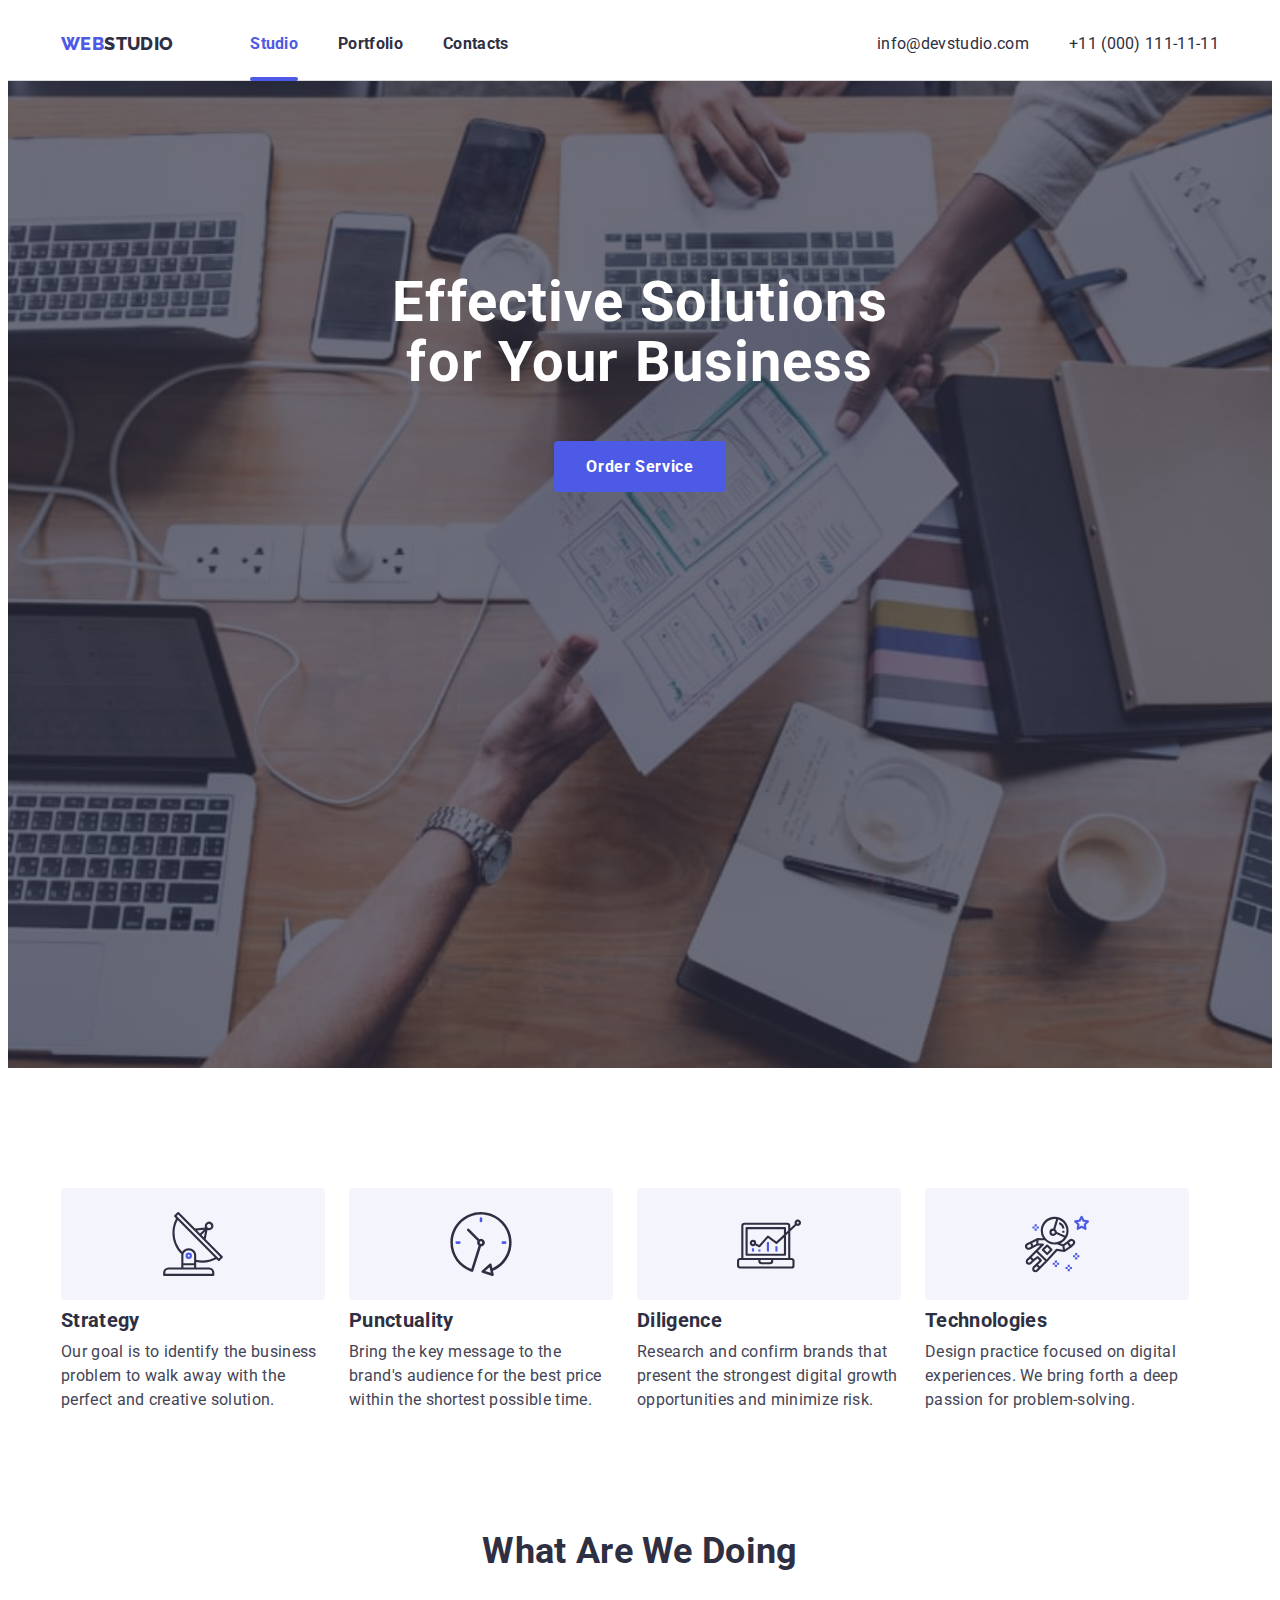
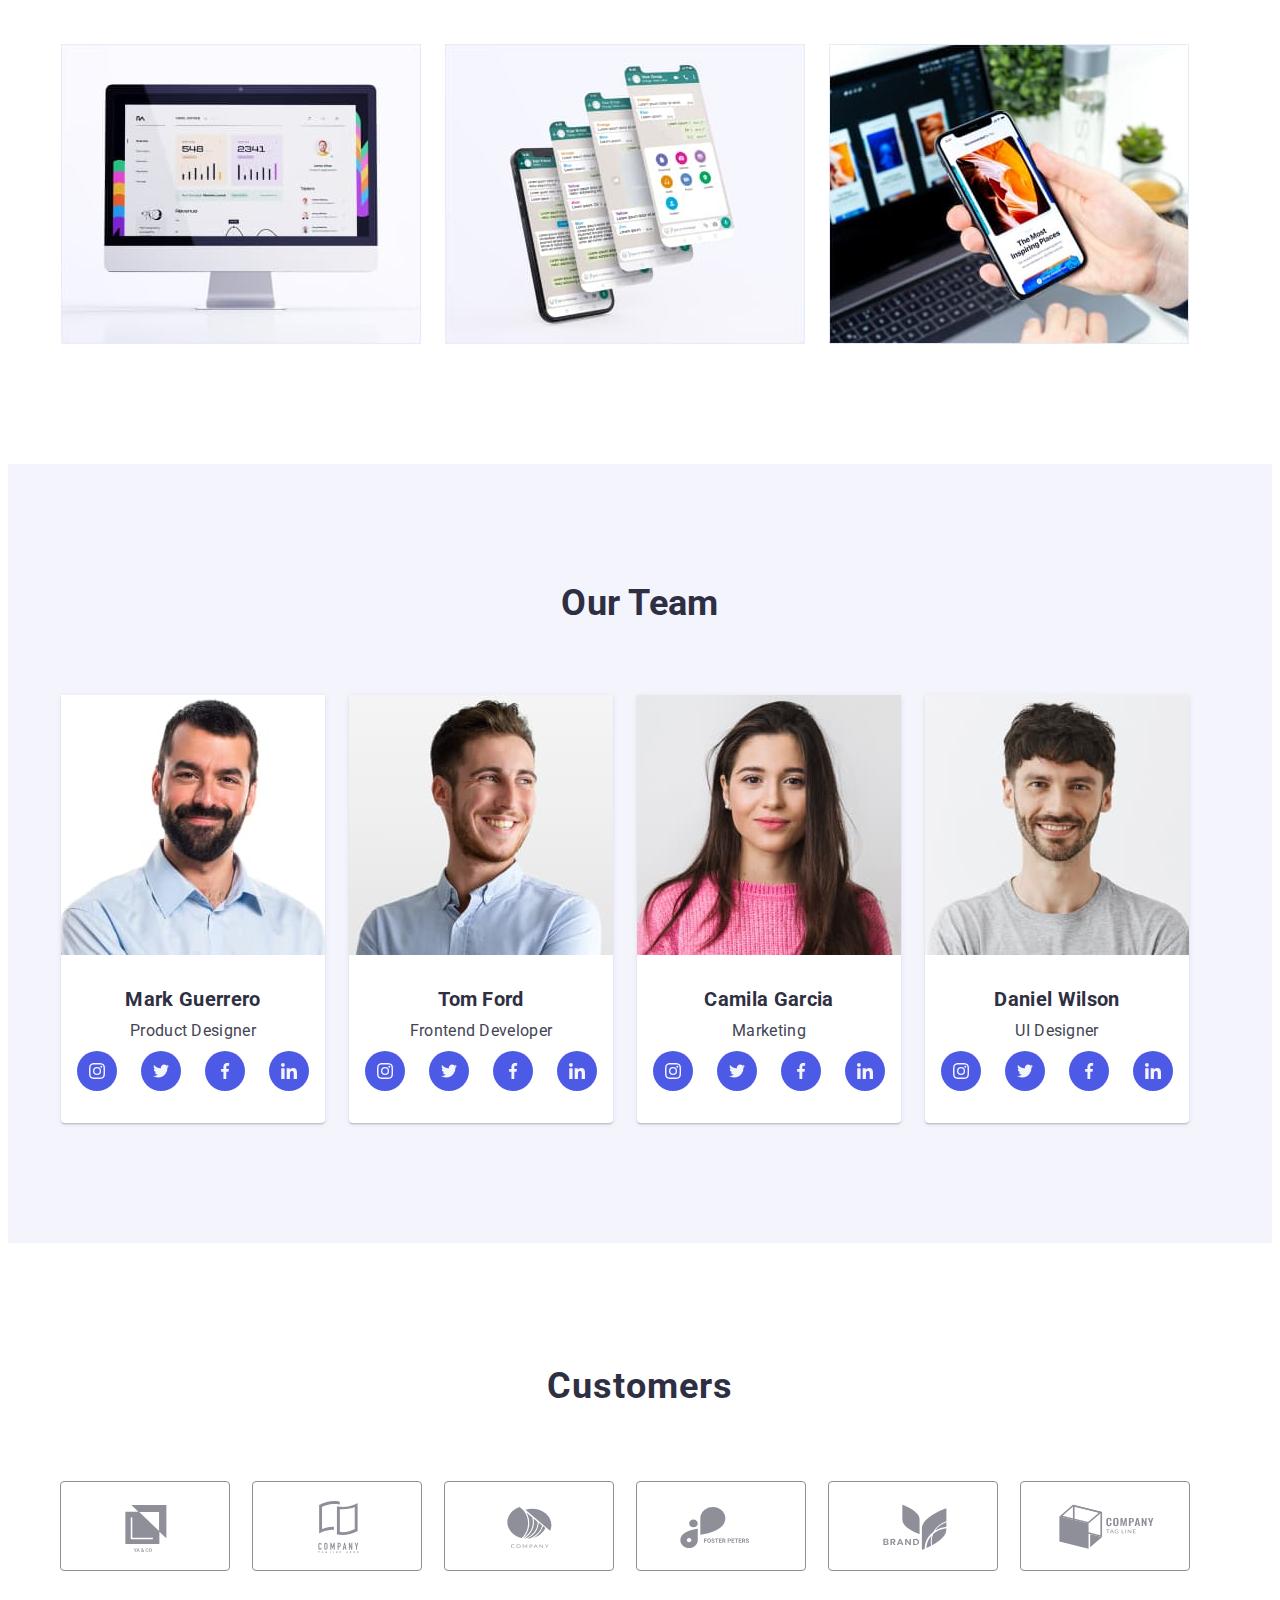
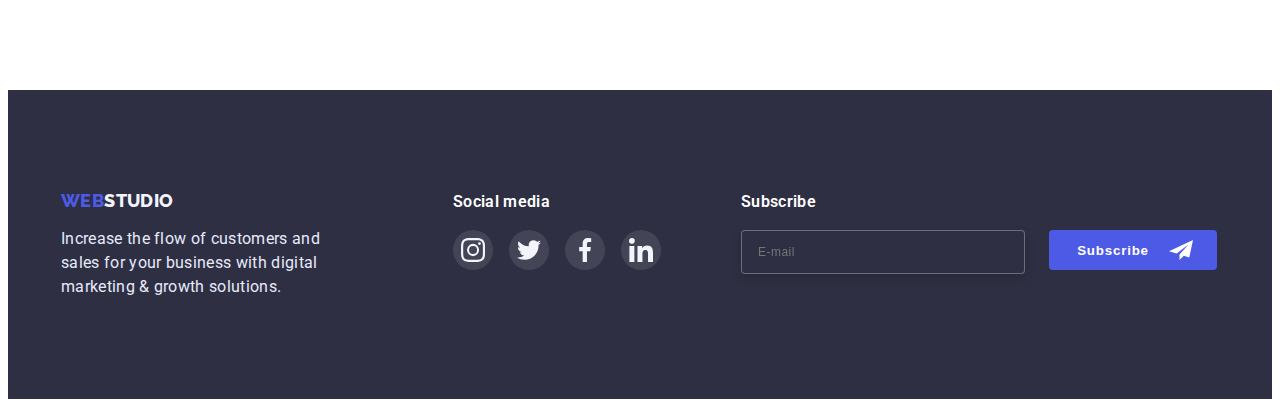
==== index.html @ b93c84f4 "changes" ====
<!DOCTYPE html>
<html lang="en">
	<head>
		<meta charset="UTF-8" />
		<meta http-equiv="X-UA-Compatible" content="IE=edge" />
		<meta name="viewport" content="width=device-width, initial-scale=1.0" />
		<title>Document</title>
		<link href="https://fonts.googleapis.com/css2?family=Raleway:wght@800&family=Roboto:wght@400;500;700;900&display=swap" rel="stylesheet" />
		<link
			rel="stylesheet"
			href="https://cdnjs.cloudflare.com/ajax/libs/modern-normalize/1.1.0/modern-normalize.min.css"
			integrity="sha512-wpPYUAdjBVSE4KJnH1VR1HeZfpl1ub8YT/NKx4PuQ5NmX2tKuGu6U/JRp5y+Y8XG2tV+wKQpNHVUX03MfMFn9Q=="
			crossorigin="anonymous"
			referrerpolicy="no-referrer"
		/>
		<link rel="stylesheet" href="./CSS/styles.css" />
	</head>

	<body>
		<!--Header-->
		<header class="header-main">
			<div class="container header-nav">
				<nav class="main-nav">
					<a href="./index.html" class="logo">
						<span class="logo-web">WEB</span>
						STUDIO
					</a>

					<ul class="nav-list">
						<li class="item"><a href="./index.html" class="nav-active">Studio</a></li>
						<li class="item"><a href="./portfolio.html" class="nav-notactive">Portfolio</a></li>
						<li class="item"><a href="" class="nav-notactive">Contacts</a></li>
					</ul>
				</nav>

				<ul class="contacts-nav">
					<li class="item"><a href="mailto:info@devstudio.com" class="nav-notactive">info@devstudio.com</a></li>
					<li class="item"><a href="tel:+110001111111" class="nav-notactive">+11 (000) 111-11-11</a></li>
				</ul>
			</div>
		</header>

		<!--Main Content-->
		<main>
			<!--Hero-->
			<section class="hero">
				<div class="container">
					<h1 class="hero-title">Effective Solutions for Your Business</h1>
					<button type="button" class="hero-button" data-modal-open>Order Service</button>
				</div>
			</section>

			<div class="backdrop is-hidden" data-modal>
				<div class="modal">
					<button data-modal-close class="modal-button">
						<svg class="modal-icon" width="24" height="24">
							<use href="./images/icons.svg#icon-close"></use>
						</svg>
					</button>

					<p class="modal-title">Leave your contacts and we will call you back</p>

					<form class="modal-form">
						<label class="form-label">
							<span class="label-title">Name</span>
							<input type="text" name="name" class="form-input" />
							<!-- <svg width="18" heidth="24" class="input-icon">
							<use href="./images/icons.svg#icon-person"></use>
						</svg> -->
						</label>

						<label class="form-label">
							<span class="label-title">Phone</span>
							<input type="tel" name="tel" class="form-input" />
						</label>

						<label class="form-label">
							<span class="label-title">Email</span>
							<input type="email" name="email" class="form-input" />
						</label>

						<label class="form-label">
							<span class="label-title">Comment</span>
							<textarea name="comment" class="form-comment" placeholder="Text input"></textarea>
						</label>

						<div class="policy-form">
							<input type="checkbox" name="policy" id="policy" class="policy-checkbox" />
							<label for="policy" class="policy-label">
								I accept the terms and conditions of the
								<a href="" class="policy-link">Privacy Policy</a>
							</label>
						</div>

						<button type="submit" class="modal-button-send">Send</button>
					</form>
				</div>
			</div>

			<!--Features-->
			<section class="section">
				<div class="container features-main">
					<h2 class="visually-hidden">Features</h2>
					<ul class="features-list">
						<li class="features-item">
							<div class="image-features">
								<svg class="icon-features">
									<use href="./images/icons.svg#icon-antenna"></use>
								</svg>
							</div>
							<h3 class="features-title">Strategy</h3>
							<p class="features-text">Our goal is to identify the business problem to walk away with the perfect and creative solution.</p>
						</li>
						<li class="features-item">
							<div class="image-features">
								<svg class="icon-features">
									<use href="./images/icons.svg#icon-clock"></use>
								</svg>
							</div>
							<h3 class="features-title">Punctuality</h3>
							<p class="features-text">Bring the key message to the brand's audience for the best price within the shortest possible time.</p>
						</li>
						<li class="features-item">
							<div class="image-features">
								<svg class="icon-features">
									<use href="./images/icons.svg#icon-diagram"></use>
								</svg>
							</div>
							<h3 class="features-title">Diligence</h3>
							<p class="features-text">Research and confirm brands that present the strongest digital growth opportunities and minimize risk.</p>
						</li>
						<li class="features-item">
							<div class="image-features">
								<svg class="icon-features">
									<use href="./images/icons.svg#icon-astronaut"></use>
								</svg>
							</div>
							<h3 class="features-title">Technologies</h3>
							<p class="features-text">Design practice focused on digital experiences. We bring forth a deep passion for problem-solving.</p>
						</li>
					</ul>
				</div>
			</section>

			<!--Work Examples-->
			<section class="section section-examples">
				<div class="container examples-main">
					<h2 class="examples-title">What are we doing</h2>
					<ul class="examples-list">
						<li class="examples-item">
							<img src="./images/picture1.jpg" alt="photo monitor" width="360" height="300" />
						</li>
						<li class="examples-item">
							<img src="./images/picture2.jpg" alt="photo phone" width="360" height="300" />
						</li>
						<li class="examples-item">
							<img src="./images/picture3.jpg" alt="photo phone and notebook" width="360" height="300" />
						</li>
					</ul>
				</div>
			</section>

			<!--Employees-->
			<section class="section employees">
				<div class="container">
					<h2 class="employees-title">Our Team</h2>
					<ul class="employees-list">
						<li class="employees-item">
							<img src="./images/photo1.jpg" alt="photo Mark Guerrero" width="264" />
							<div class="employees-info">
								<h3 class="employees-name">Mark Guerrero</h3>
								<p class="employees-text">Product Designer</p>
								<ul class="employeer-icon-item">
									<li>
										<a href="" class="icon-employees-link">
											<svg class="icon-employees" width="16" height="16">
												<use href="./images/icons.svg#icon-instagram"></use>
											</svg>
										</a>
									</li>
									<li>
										<a href="" class="icon-employees-link">
											<svg class="icon-employees" width="16" height="16">
												<use href="./images/icons.svg#icon-twitter"></use>
											</svg>
										</a>
									</li>
									<li>
										<a href="" class="icon-employees-link">
											<svg class="icon-employees" width="16" height="16">
												<use href="./images/icons.svg#icon-facebook"></use>
											</svg>
										</a>
									</li>
									<li>
										<a href="" class="icon-employees-link">
											<svg class="icon-employees" width="16" height="16">
												<use href="./images/icons.svg#icon-linkedin"></use>
											</svg>
										</a>
									</li>
								</ul>
							</div>
						</li>
						<li class="employees-item">
							<img src="./images/photo2.jpg" alt="photo Tom Ford" width="264" />
							<div class="employees-info">
								<h3 class="employees-name">Tom Ford</h3>
								<p class="employees-text">Frontend Developer</p>
								<ul class="employeer-icon-item">
									<li>
										<a href="" class="icon-employees-link">
											<svg class="icon-employees" width="16" height="16">
												<use href="./images/icons.svg#icon-instagram"></use>
											</svg>
										</a>
									</li>
									<li>
										<a href="" class="icon-employees-link">
											<svg class="icon-employees" width="16" height="16">
												<use href="./images/icons.svg#icon-twitter"></use>
											</svg>
										</a>
									</li>
									<li>
										<a href="" class="icon-employees-link">
											<svg class="icon-employees" width="16" height="16">
												<use href="./images/icons.svg#icon-facebook"></use>
											</svg>
										</a>
									</li>
									<li>
										<a href="" class="icon-employees-link">
											<svg class="icon-employees" width="16" height="16">
												<use href="./images/icons.svg#icon-linkedin"></use>
											</svg>
										</a>
									</li>
								</ul>
							</div>
						</li>
						<li class="employees-item">
							<img src="./images/photo3.jpg" alt="photo Camila Garcia" width="264" />
							<div class="employees-info">
								<h3 class="employees-name">Camila Garcia</h3>
								<p class="employees-text">Marketing</p>
								<ul class="employeer-icon-item">
									<li>
										<a href="" class="icon-employees-link">
											<svg class="icon-employees" width="16" height="16">
												<use href="./images/icons.svg#icon-instagram"></use>
											</svg>
										</a>
									</li>
									<li>
										<a href="" class="icon-employees-link">
											<svg class="icon-employees" width="16" height="16">
												<use href="./images/icons.svg#icon-twitter"></use>
											</svg>
										</a>
									</li>
									<li>
										<a href="" class="icon-employees-link">
											<svg class="icon-employees" width="16" height="16">
												<use href="./images/icons.svg#icon-facebook"></use>
											</svg>
										</a>
									</li>
									<li>
										<a href="" class="icon-employees-link">
											<svg class="icon-employees" width="16" height="16">
												<use href="./images/icons.svg#icon-linkedin"></use>
											</svg>
										</a>
									</li>
								</ul>
							</div>
						</li>
						<li class="employees-item">
							<img src="./images/photo4.jpg" alt="photo Daniel Wilson" width="264" height="260" />
							<div class="employees-info">
								<h3 class="employees-name">Daniel Wilson</h3>
								<p class="employees-text">UI Designer</p>
								<ul class="employeer-icon-item">
									<li>
										<a href="" class="icon-employees-link">
											<svg class="icon-employees" width="16" height="16">
												<use href="./images/icons.svg#icon-instagram"></use>
											</svg>
										</a>
									</li>
									<li>
										<a href="" class="icon-employees-link">
											<svg class="icon-employees" width="16" height="16">
												<use href="./images/icons.svg#icon-twitter"></use>
											</svg>
										</a>
									</li>
									<li>
										<a href="" class="icon-employees-link">
											<svg class="icon-employees" width="16" height="16">
												<use href="./images/icons.svg#icon-facebook"></use>
											</svg>
										</a>
									</li>
									<li>
										<a href="" class="icon-employees-link">
											<svg class="icon-employees" width="16" height="16">
												<use href="./images/icons.svg#icon-linkedin"></use>
											</svg>
										</a>
									</li>
								</ul>
							</div>
						</li>
					</ul>
				</div>
			</section>

			<!--Customers-->
			<section class="section">
				<div class="container">
					<h2 class="customers-title">Customers</h2>
					<ul class="customers-list">
						<li class="customers-item">
							<a href="" class="logo-company-box">
								<svg class="logo-company" width="104" height="56">
									<use href="./images/icons.svg#icon-Logo-1"></use>
								</svg>
							</a>
						</li>
						<li class="customers-item">
							<a href="" class="logo-company-box">
								<svg class="logo-company" width="104" height="56">
									<use href="./images/icons.svg#icon-Logo-2"></use>
								</svg>
							</a>
						</li>
						<li>
							<a href="" class="logo-company-box">
								<svg class="logo-company" width="104" height="56">
									<use href="./images/icons.svg#icon-Logo-3"></use>
								</svg>
							</a>
						</li>
						<li class="customers-item">
							<a href="" class="logo-company-box">
								<svg class="logo-company" width="104" height="56">
									<use href="./images/icons.svg#icon-Logo-4"></use>
								</svg>
							</a>
						</li>
						<li class="customers-item">
							<a href="" class="logo-company-box">
								<svg class="logo-company" width="104" height="56">
									<use href="./images/icons.svg#icon-Logo-5"></use>
								</svg>
							</a>
						</li>
						<li class="customers-item">
							<a href="" class="logo-company-box">
								<svg class="logo-company" width="104" height="56">
									<use href="./images/icons.svg#icon-Logo-6"></use>
								</svg>
							</a>
						</li>
					</ul>
				</div>
			</section>
		</main>

		<!--Footer-->
		<footer>
			<section class="section footer">
				<div class="container footer-main">
					<div>
						<a href="./index.html" class="logo-footer">
							<span class="logo-web">WEB</span>
							STUDIO
						</a>
						<p class="footer-text">Increase the flow of customers and sales for your business with digital marketing & growth solutions.</p>
					</div>

					<div class="social">
						<p class="footer-social-title">Social media</p>
						<ul class="footer-social-list">
							<li>
								<a href="" class="icon-footer-link">
									<svg class="icon-footer" width="24" height="24">
										<use href="./images/icons.svg#icon-instagram"></use>
									</svg>
								</a>
							</li>
							<li>
								<a href="" class="icon-footer-link">
									<svg class="icon-footer" width="24" height="24">
										<use href="./images/icons.svg#icon-twitter"></use>
									</svg>
								</a>
							</li>
							<li>
								<a href="" class="icon-footer-link">
									<svg class="icon-footer" width="24" height="24">
										<use href="./images/icons.svg#icon-facebook"></use>
									</svg>
								</a>
							</li>
							<li>
								<a href="" class="icon-footer-link">
									<svg class="icon-footer" width="24" height="24">
										<use href="./images/icons.svg#icon-linkedin"></use>
									</svg>
								</a>
							</li>
						</ul>
					</div>

					<div class="footer-form">
						<form>
							<p class="footer-form-title">Subscribe</p>
							<div class="input-form">
								<input type="email" placeholder="E-mail" class="footer-input" />
								<button type="submit" class="footer-input-button">
									<p class="footer-button-title">Subscribe</p>
									<svg class="submit-button-icon" width="24" height="24">
										<use href="./images/icons.svg#icon-send"></use>
									</svg>
								</button>
							</div>
						</form>
					</div>
				</div>
			</section>
		</footer>
		<script src="./js/modal.js"></script>
	</body>
</html>
---- CSS/styles.css ----
:root {
	--main-text-color: #434455;
	--secondary-text-color: #2e2f42;
	--helper-text: #8e8f99;
	--footer-text: #e7e9fc;
	--background-color: #ffffff;
	--secondary-background-color: #f4f4fd;
	--accent-color: #4d5ae5;
	--hover-color: #31d0aa;
}

body {
	color: var(--main-text-color);
	background-color: var(--background-color);
	font-family: "Roboto", sans-serif;
	font-size: 16px;
	letter-spacing: 0.02em;
}

h1,
h2,
h3,
h4,
h5,
h6,
p {
	margin: 0;
}
img {
	display: block;
	max-width: 100%;
	height: auto;
}
ul,
ol {
	list-style: none;
	padding-left: 0;
	margin: 0;
}
a {
	text-decoration: none;
}

button {
	display: block;
	cursor: pointer;
	border: none;
}

.section {
	padding-top: 120px;
	padding-bottom: 120px;
}

.container {
	width: 1158px;
	margin: 0 auto;
	padding-right: 15px;
	padding-left: 15px;
}

/* Header */

.header-nav,
.main-nav,
.nav-list,
.contacts-nav {
	display: flex;
	align-items: center;
}

.header-main {
	border-bottom: 1px solid #d9d9d9;
	padding-top: 0;
	padding-bottom: 0;
}

.logo {
	font-family: "Raleway";
	font-weight: 800;
	font-size: 18px;
	line-height: 1.33;
	color: var(--secondary-text-color);
	word-spacing: -4px;
	margin-right: 77px;
	padding-top: 24px;
	padding-bottom: 24px;
}

.logo-web {
	color: var(--accent-color);
}

.nav-list {
	font-weight: 700;
}

.nav-list .item:not(:last-child) {
	margin-right: 40px;
}

.nav-notactive {
	color: var(--secondary-text-color);
	transition-property: color;
	transition-duration: 250ms;
	transition-timing-function: cubic-bezier(0.4, 0, 0.2, 1);
}

.nav-notactive:hover,
.nav-notactive:focus {
	color: var(--accent-color);
}

.nav-active {
	position: relative;
	color: var(--accent-color);
	padding: 28px 0;
}

.nav-active::after {
	content: "";
	display: block;
	position: absolute;
	bottom: 0;
	width: 100%;
	height: 4px;
	border-radius: 2px;
	background-color: var(--accent-color);
}

.contacts-nav {
	margin-left: auto;
}

.contacts-nav .item:first-child {
	margin-right: 40px;
}

/* Page "Studio" */

/* Hero */

.hero {
	padding-top: 192px;
	padding-bottom: 192px;
	max-width: 1440px;
	min-height: 603px;
	margin-left: auto;
	margin-right: auto;
	background-image: linear-gradient(to right, #2e2f42b3, #2e2f42b3), url(../images/people-office\ 1.jpg);
	background-repeat: no-repeat;
	background-position: center;
	background-size: cover;
	background-color: var(--secondary-text-color);
}

.hero-title {
	font-weight: 700;
	font-size: 56px;
	text-align: center;
	line-height: 1.07;
	letter-spacing: 0.02em;
	color: var(--background-color);
	margin: 0 auto 48px auto;
	width: 496px;
}

.hero-button {
	font-family: inherit;
	font-weight: 700;
	font-size: 16px;
	line-height: 1.19;
	display: flex;
	align-items: center;
	letter-spacing: 0.04em;
	color: var(--background-color);
	background: var(--accent-color);
	border-radius: 4px;
	padding: 16px 32px;
	margin-left: auto;
	margin-right: auto;
	border: none;
	transition-property: color, background-color, box-shadow, cursor;
	transition-duration: 250ms;
	transition-timing-function: cubic-bezier(0.4, 0, 0.2, 1);
}

.hero-button:hover,
.hero-button:focus {
	color: var(--background-color);
	background-color: #404bbf;
	cursor: pointer;
	box-shadow: 0px 4px 4px rgba(0, 0, 0, 0.15);
}

.backdrop {
	position: fixed;
	top: 0;
	left: 0;
	width: 100%;
	height: 100%;
	background-color: rgba(46, 47, 66, 0.4);
	transition: opacity 250ms cubic-bezier(0.4, 0, 0.2, 1);
}

.is-hidden {
	opacity: 0;
	pointer-events: none;
	transition: opacity 250ms cubic-bezier(0.4, 0, 0.2, 1);
}

.modal {
	position: absolute;
	top: 50%;
	left: 50%;
	transform: translate(-50%, -50%);
	width: 408px;
	height: 576px;
	background-color: #fcfcfc;
	box-shadow: 0px 1px 1px rgba(0, 0, 0, 0.14), 0px 1px 3px rgba(0, 0, 0, 0.12), 0px 2px 1px rgba(0, 0, 0, 0.2);
	border-radius: 4px;
}

.modal-button {
	padding: 0;
	width: 24px;
	height: 24px;
	border-radius: 50%;
	margin-top: 24px;
	margin-left: 360px;
}

.modal-icon {
	border: 1px solid rgba(0, 0, 0, 0.1);
	border-radius: 50%;
	transition-property: border-color, box-shadow;
	transition-duration: 250ms;
	transition-timing-function: cubic-bezier(0.4, 0, 0.2, 1);
}

.modal-icon:hover,
.modal-icon:focus {
	border-color: #e7e9fc;
	box-shadow: 0px 1px 6px rgba(46, 47, 66, 0.08), 0px 1px 1px rgba(46, 47, 66, 0.16), 0px 2px 1px rgba(46, 47, 66, 0.08);
}

.modal-title {
	font-weight: 600;
	line-height: 1.5;
	text-align: center;
	color: var(--secondary-text-color);
	margin-top: 24px;
	margin-bottom: 12px;
}

.modal-form {
	width: 360px;
	height: 336px;
	margin-left: auto;
	margin-right: auto;
	display: flex;
	flex-direction: column;
}

.label-title {
	font-size: 12px;
	line-height: 14px;
	letter-spacing: 0.01em;
	color: var(--helper-text);
}

.form-input {
	top: 0;
	left: 0;
	padding: 0;
	width: 100%;
	height: 40px;
	border: 1px solid rgba(33, 33, 33, 0.2);
	border-radius: 4px;
	padding-left: 34px;
	margin-top: 4px;
	margin-bottom: 8px;
}

.input-icon {
	position: absolute;
}

.form-comment {
	border: 1px solid rgba(33, 33, 33, 0.2);
	border-radius: 4px;
	padding-left: 16px;
	padding-top: 8px;
	font-size: 12px;
	letter-spacing: 0.01em;
	margin-top: 4px;
	margin-bottom: 20px;
}

textarea {
	resize: none;
	padding: 0;
	width: 360px;
	height: 120px;
}

.policy-form {
	display: flex;
	align-items: center;
}

.policy-checkbox {
	width: 16px;
	height: 16px;
	margin-right: 8px;
}

.policy-label {
	font-size: 12px;
	letter-spacing: 0.04em;
	color: #757575;
}

.policy-link {
	color: var(--accent-color);
}

.modal-button-send {
	display: inline;
	width: 170px;
	height: 51px;
	padding-top: 16px;
	padding-bottom: 16px;
	margin-top: 24px;
	margin-left: auto;
	margin-right: auto;
	box-shadow: 0px 4px 4px rgba(0, 0, 0, 0.15);
	border-radius: 4px;
	background-color: var(--accent-color);
	font-weight: 600;
	letter-spacing: 0.04em;
	color: var(--background-color);
}

/* Features */

.visually-hidden {
	position: absolute;
	width: 1px;
	height: 1px;
	margin: -1px;
	border: 0;
	padding: 0;
	white-space: nowrap;
	clip-path: inset(100%);
	clip: rect(0 0 0 0);
	overflow: hidden;
}

.features-list {
	display: flex;
}

.features-item {
	width: 264px;
}

.features-item:not(:last-child) {
	margin-right: 24px;
}

.image-features {
	display: flex;
	justify-content: center;
	align-items: center;
	height: 112px;
	background-color: var(--secondary-background-color);
	border-radius: 4px;
	margin-bottom: 8px;
}

.icon-features {
	width: 64px;
	height: 64px;
}

.features-title,
.employees-name {
	font-weight: 700;
	font-size: 20px;
	line-height: 1.2;
	color: var(--secondary-text-color);
	margin-bottom: 8px;
}

.features-text,
.employees-text,
.footer-text,
.portfolio-text {
	line-height: 1.5;
	letter-spacing: 0.02em;
}

/* Work Examples */

.section-examples {
	padding-top: 0;
}

.examples-title {
	margin-bottom: 72px;
}

.examples-list {
	display: flex;
}

.examples-item:not(:last-child) {
	margin-right: 24px;
}

/* Our Team */

.employees {
	background-color: var(--secondary-background-color);
}

.employees-title {
	margin-bottom: 72px;
}

.examples-title,
.employees-title {
	font-weight: 700;
	font-size: 36px;
	line-height: 1.1;
	text-align: center;
	text-transform: capitalize;
	color: var(--secondary-text-color);
}

.employees-list {
	display: flex;
}

.employees-item {
	background-color: var(--background-color);
	box-shadow: 0px 1px 6px rgba(46, 47, 66, 0.08), 0px 1px 1px rgba(46, 47, 66, 0.16), 0px 2px 1px rgba(46, 47, 66, 0.08);
	border-radius: 0px 0px 4px 4px;
}

.employees-item:not(:last-child) {
	margin-right: 24px;
}

.employees-name,
.employees-text {
	text-align: center;
}

.employees-info {
	padding-top: 32px;
	padding-bottom: 32px;
}

.employeer-icon-item {
	display: flex;
	justify-content: center;
	align-items: center;
	gap: 24px;
	margin-top: 8px;
}

.icon-employees-link {
	display: flex;
	justify-content: center;
	align-items: center;
	width: 40px;
	height: 40px;
	border-radius: 50%;
	background-color: #4d5ae5;
	fill: var(--secondary-background-color);
}

/* Customers */

.customers-title {
	font-weight: 700;
	font-size: 36px;
	line-height: 1.31;
	text-align: center;
	letter-spacing: 0.03em;
	color: var(--secondary-text-color);
	margin-bottom: 72px;
}

.customers-list {
	display: flex;
	gap: 24px;
}

.logo-company {
	fill: currentColor;
}

.logo-company-box {
	display: flex;
	justify-content: center;
	align-items: center;
	outline: 1px solid currentColor;
	color: var(--helper-text);
	border-radius: 3px;
	width: 168px;
	height: 88px;
	transition-property: color;
	transition-duration: 250ms;
	transition-timing-function: cubic-bezier(0.4, 0, 0.2, 1);
}

.logo-company-box:hover,
.logo-company-box:focus {
	color: var(--accent-color);
}

/* Footer */

.footer {
	background-color: var(--secondary-text-color);
	padding-top: 100px;
	padding-bottom: 100px;
}

.footer-main {
	display: flex;
	align-items: baseline;
}

.logo-footer {
	font-family: "Raleway";
	font-weight: 800;
	font-size: 18px;
	line-height: 1.17;
	word-spacing: -4px;
	color: var(--secondary-background-color);
}

.footer-text {
	color: var(--footer-text);
	width: 264px;
	margin-top: 16px;
}

.social {
	margin-left: 128px;
}

.footer-social-title {
	font-weight: 600;
	line-height: 1.5;
	color: var(--background-color);
}

.footer-social-list {
	display: flex;
	justify-content: center;
	align-items: center;
	gap: 16px;
	margin-top: 16px;
}

.icon-footer-link {
	display: flex;
	justify-content: center;
	align-items: center;
	width: 40px;
	height: 40px;
	border-radius: 50%;
	background-color: var(--main-text-color);
	fill: var(--secondary-background-color);
	transition-property: background-color;
	transition-duration: 250ms;
	transition-timing-function: cubic-bezier(0.4, 0, 0.2, 1);
}

.icon-footer-link:hover,
.icon-footer-link:focus {
	background-color: var(--hover-color);
}

.footer-form {
	display: flex;
	margin-left: 80px;
}

.footer-form-title {
	font-weight: 600;
	line-height: 1.5;
	color: var(--background-color);
	margin-bottom: 16px;
}

.footer-input {
	width: 264px;
	height: 40px;
	border: 1px solid rgba(255, 255, 255, 0.3);
	filter: drop-shadow(0px 4px 4px rgba(0, 0, 0, 0.15));
	border-radius: 4px;
	background-color: var(--secondary-text-color);
	font-size: 12px;
	letter-spacing: 0.04em;
	color: rgba(255, 255, 255, 0.6);
	padding-left: 16px;
}

.footer-input-button {
	padding: 0;
	position: relative;
	width: 168px;
	height: 40px;
	background-color: var(--accent-color);
	border-radius: 4px;
	margin-left: 24px;
}

.input-form {
	display: flex;
	flex-direction: row;
}

.footer-button-title {
	margin-right: 64px;
	margin-left: 24px;
	font-weight: 700;
	letter-spacing: 0.06em;
	color: var(--background-color);
}

.submit-button-icon {
	position: absolute;
	top: 8px;
	left: 120px;
}

/* Page "Portfolio" */

.filter-button {
	font-family: inherit;
	font-weight: 700;
	font-size: 16px;
	line-height: 1.5;
	display: flex;
	align-items: center;
	text-align: center;
	letter-spacing: 0.04em;
	color: var(--accent-color);
	background-color: var(--secondary-background-color);
	cursor: pointer;
	padding: 12px 24px;
	border: 1px solid #e7e9fc;
	border-radius: 4px;
	transition-property: color, background-color, box-shadow, border-color;
	transition-duration: 250ms;
	transition-timing-function: cubic-bezier(0.4, 0, 0.2, 1);
}

.filter-button:hover,
.filter-button:focus {
	color: var(--background-color);
	background-color: var(--accent-color);
	box-shadow: 0px 3px 1px rgba(0, 0, 0, 0.1), 0px 2px 1px rgba(0, 0, 0, 0.08), 0px 2px 2px rgba(0, 0, 0, 0.12);
	border-color: var(--accent-color);
}

.portfolio-buttons {
	display: flex;
	justify-content: center;
	column-gap: 24px;
	margin-bottom: 72px;
}

.portfolio-list {
	display: flex;
	flex-wrap: wrap;
	row-gap: 48px;
	column-gap: 24px;
}

.portfolio-link {
	display: block;
	color: inherit;
	transition-property: box-shadow;
	transition-duration: 250ms;
	transition-timing-function: cubic-bezier(0.4, 0, 0.2, 1);
}

.portfolio-link:hover,
.portfolio-link:focus {
	box-shadow: 0px 1px 6px rgba(46, 47, 66, 0.08), 0px 1px 1px rgba(46, 47, 66, 0.16), 0px 2px 1px rgba(46, 47, 66, 0.08);
}

.portfolio-title {
	font-weight: 700;
	font-size: 20px;
	line-height: 1.2;
	color: var(--secondary-text-color);
	margin-bottom: 8px;
}

.portfolio-info {
	padding-top: 32px;
	padding-bottom: 32px;
	padding-left: 16px;
	border: 0.5px solid #f4f4fd;
	border-top: none;
}
.portfolio-thumb {
	position: relative;
	overflow: hidden;
}

.portfolio-overlay {
	display: block;
	position: absolute;
	width: 100%;
	height: 100%;
	padding-top: 40px;
	padding-left: 32px;
	padding-right: 32px;
	color: var(--secondary-background-color);
	line-height: 1.5;
	background-color: var(--accent-color);
	opacity: 0;
	transform: translateY(0);
	transition-property: transform, opacity;
	transition-duration: 250ms;
	transition-timing-function: cubic-bezier(0.4, 0, 0.2, 1);
}

.portfolio-link:hover .portfolio-overlay,
.portfolio-link:focus .portfolio-overlay {
	opacity: 1;
	transform: translateY(-100%);
}
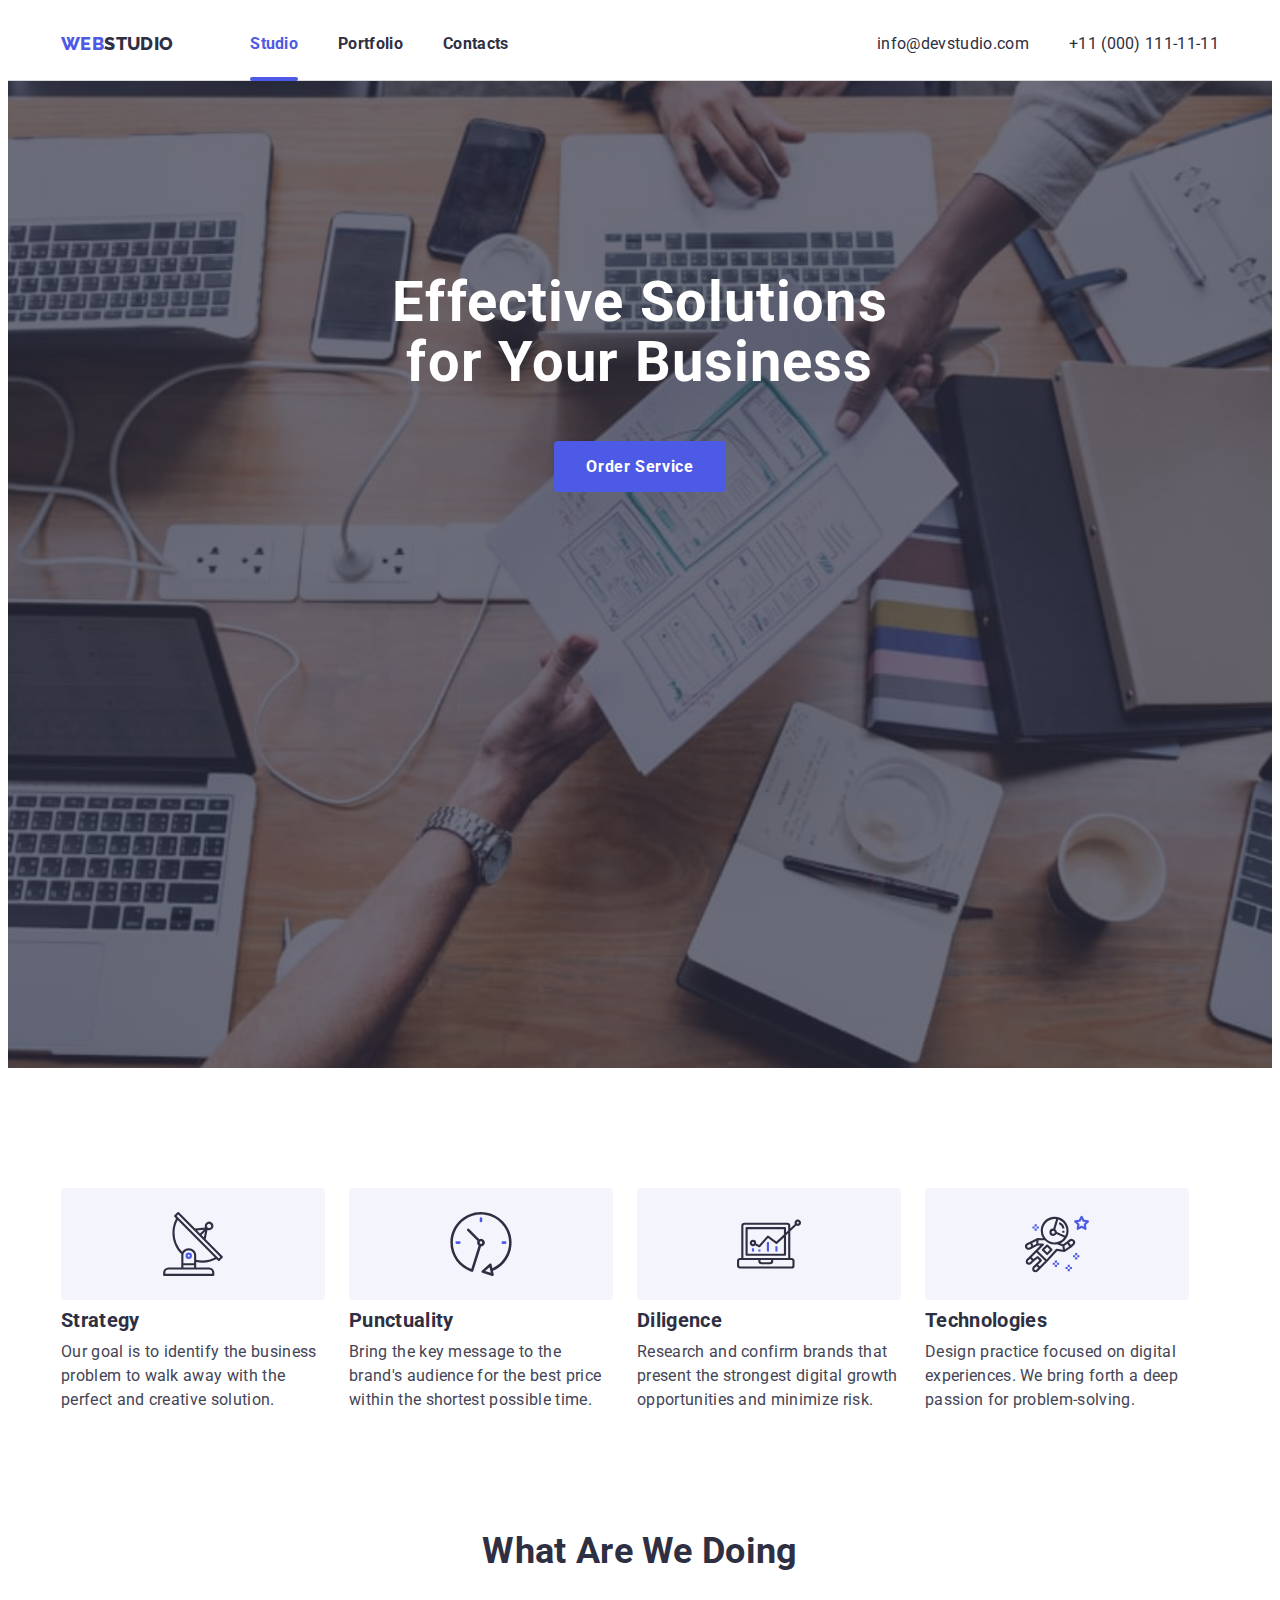
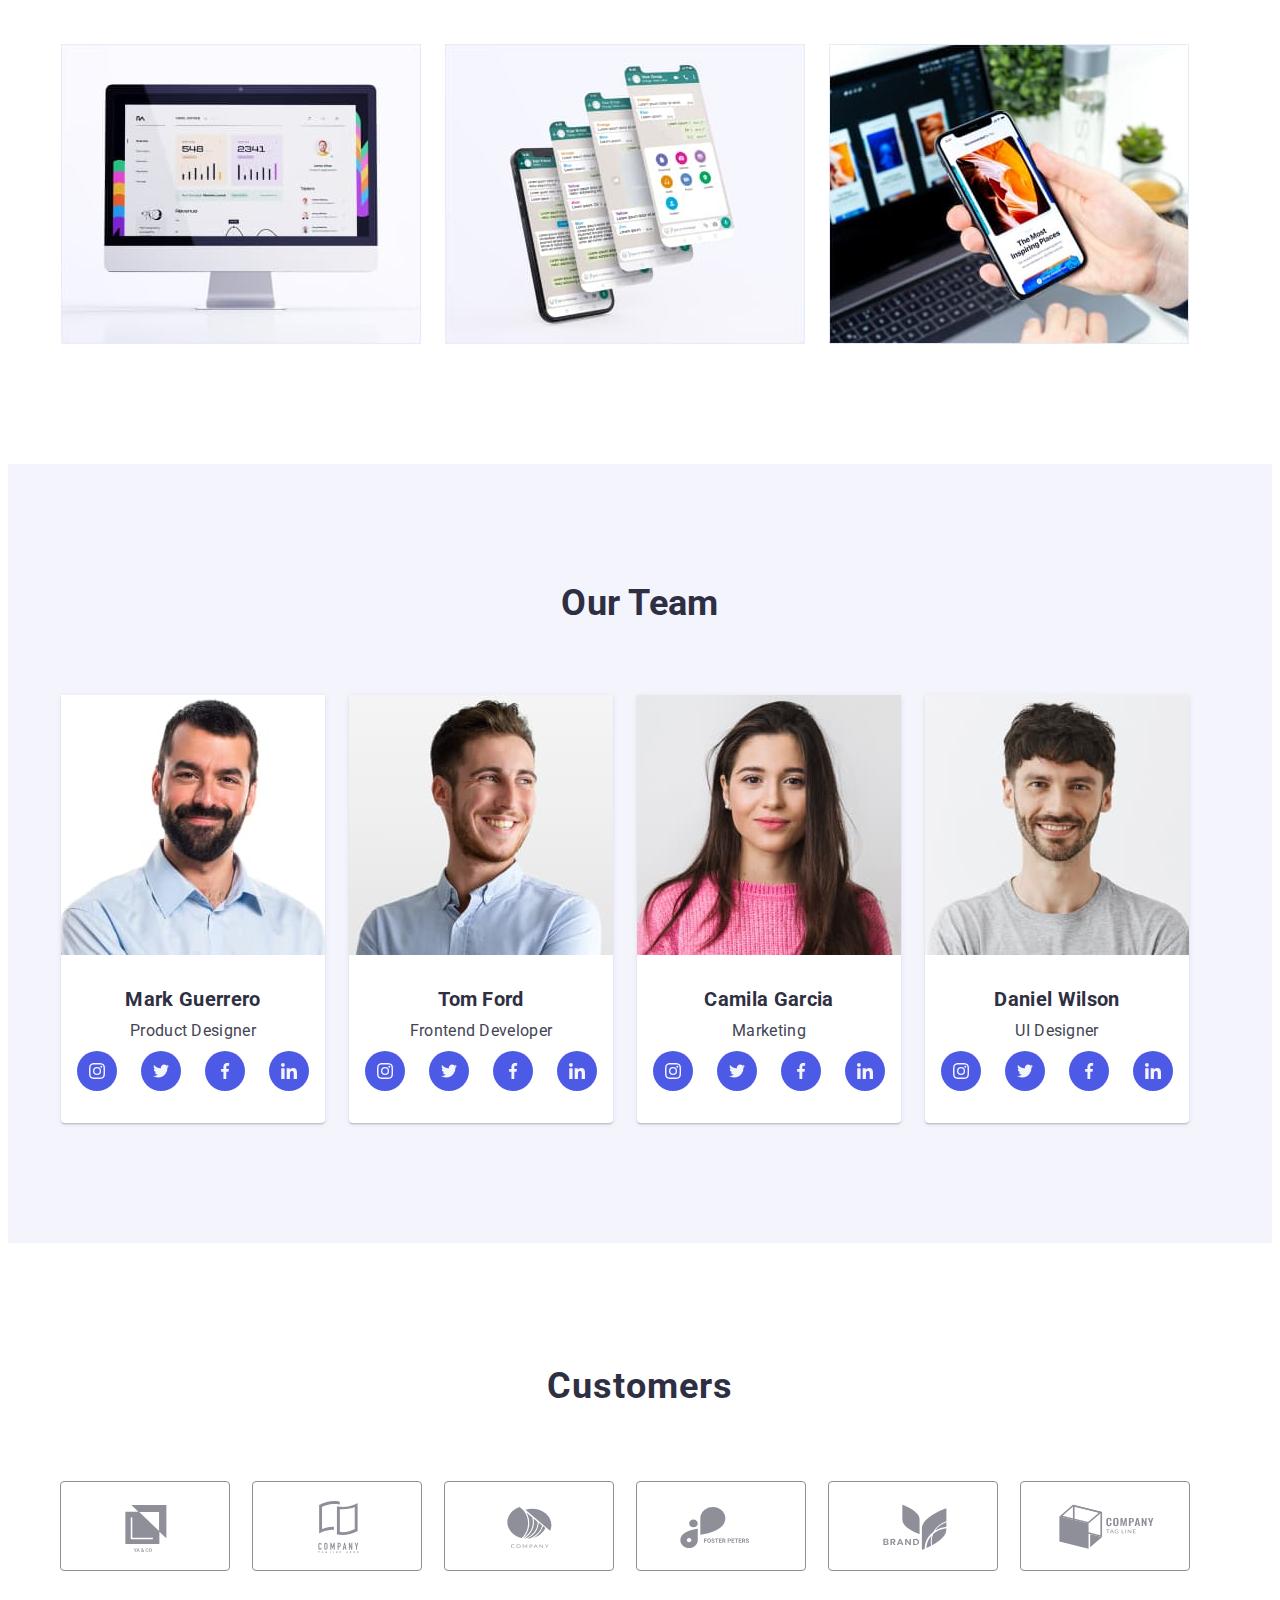
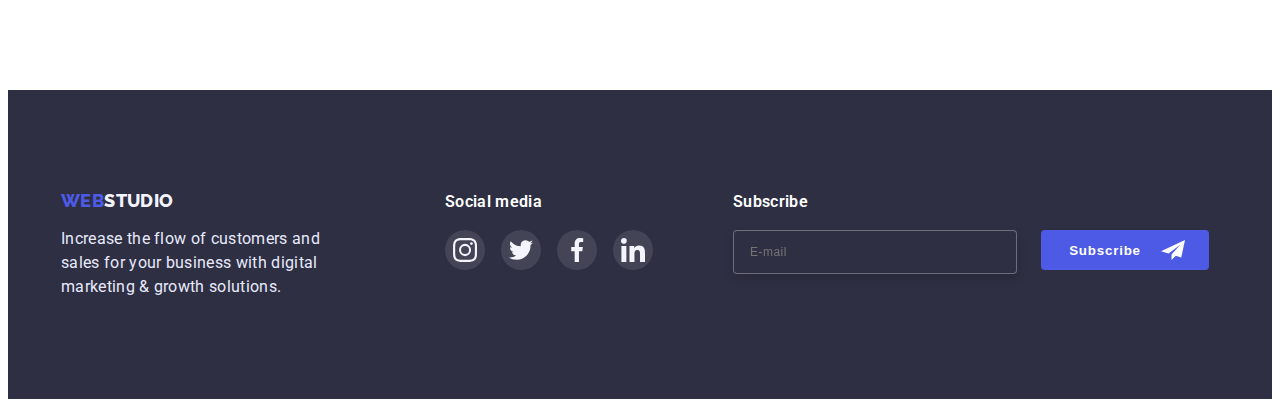
==== commit b00f199e: "mentor corrections" ====
--- a/index.html
+++ b/index.html
@@ -60,39 +60,50 @@
 
 					<p class="modal-title">Leave your contacts and we will call you back</p>
 
-					<form class="modal-form">
+					<form class="modal-form" autocomplete="off">
 						<label class="form-label">
-							<span class="label-title">Name</span>
+							Name
 							<input type="text" name="name" class="form-input" />
-							<!-- <svg width="18" heidth="24" class="input-icon">
-							<use href="./images/icons.svg#icon-person"></use>
-						</svg> -->
+							<svg width="18" height="24" class="input-icon">
+								<use href="./images/icons.svg#icon-person"></use>
+							</svg>
 						</label>
 
 						<label class="form-label">
-							<span class="label-title">Phone</span>
+							Phone
 							<input type="tel" name="tel" class="form-input" />
+							<svg width="18" height="24" class="input-icon">
+								<use href="./images/icons.svg#icon-phone"></use>
+							</svg>
 						</label>
 
 						<label class="form-label">
-							<span class="label-title">Email</span>
+							Email
 							<input type="email" name="email" class="form-input" />
-						</label>
-
-						<label class="form-label">
-							<span class="label-title">Comment</span>
+							<svg width="18" height="24" class="input-icon">
+								<use href="./images/icons.svg#icon-email"></use>
+							</svg>
+						</label>
+
+						<label class="form-label textarea-label">
+							Comment
 							<textarea name="comment" class="form-comment" placeholder="Text input"></textarea>
 						</label>
 
-						<div class="policy-form">
-							<input type="checkbox" name="policy" id="policy" class="policy-checkbox" />
-							<label for="policy" class="policy-label">
-								I accept the terms and conditions of the
-								<a href="" class="policy-link">Privacy Policy</a>
-							</label>
-						</div>
-
-						<button type="submit" class="modal-button-send">Send</button>
+						<label class="policy-label">
+							<input type="checkbox" name="policy" class="policy-checkbox" />
+							<span class="policy-icon">
+								<svg class="icon-check" width="10" height="8">
+									<use href="./images/icons.svg#icon-check"></use>
+								</svg>
+							</span>
+							I accept the terms and conditions of the
+							<a href="" class="policy-link">Privacy Policy</a>
+						</label>
+
+						<button type="submit" class="modal-button-send">
+							<span class="test">Send</span>
+						</button>
 					</form>
 				</div>
 			</div>
@@ -415,11 +426,11 @@
 						</ul>
 					</div>
 
-					<div class="footer-form">
-						<form>
-							<p class="footer-form-title">Subscribe</p>
+					<form class="footer-form" autocomplete="off">
+						<label class="footer-form-title">
+							Subscribe
 							<div class="input-form">
-								<input type="email" placeholder="E-mail" class="footer-input" />
+								<input type="email" name="email" placeholder="E-mail" class="footer-input" />
 								<button type="submit" class="footer-input-button">
 									<p class="footer-button-title">Subscribe</p>
 									<svg class="submit-button-icon" width="24" height="24">
@@ -427,8 +438,8 @@
 									</svg>
 								</button>
 							</div>
-						</form>
-					</div>
+						</label>
+					</form>
 				</div>
 			</section>
 		</footer>
--- a/CSS/styles.css
+++ b/CSS/styles.css
@@ -215,19 +215,22 @@
 	left: 50%;
 	transform: translate(-50%, -50%);
 	width: 408px;
-	height: 576px;
+	height: 579px;
+	padding-left: 30px;
+	padding-right: 18px;
 	background-color: #fcfcfc;
 	box-shadow: 0px 1px 1px rgba(0, 0, 0, 0.14), 0px 1px 3px rgba(0, 0, 0, 0.12), 0px 2px 1px rgba(0, 0, 0, 0.2);
 	border-radius: 4px;
 }
 
 .modal-button {
+	position: absolute;
+	top: 24px;
+	right: 24px;
 	padding: 0;
 	width: 24px;
 	height: 24px;
 	border-radius: 50%;
-	margin-top: 24px;
-	margin-left: 360px;
 }
 
 .modal-icon {
@@ -246,32 +249,28 @@
 
 .modal-title {
 	font-weight: 600;
-	line-height: 1.5;
 	text-align: center;
 	color: var(--secondary-text-color);
-	margin-top: 24px;
-	margin-bottom: 12px;
+	padding-top: 72px;
+	margin-bottom: 16px;
 }
 
 .modal-form {
-	width: 360px;
-	height: 336px;
+	display: flex;
+	flex-direction: column;
 	margin-left: auto;
 	margin-right: auto;
-	display: flex;
-	flex-direction: column;
-}
-
-.label-title {
+}
+
+.form-label {
+	position: relative;
 	font-size: 12px;
-	line-height: 14px;
 	letter-spacing: 0.01em;
 	color: var(--helper-text);
+	margin-bottom: 8px;
 }
 
 .form-input {
-	top: 0;
-	left: 0;
 	padding: 0;
 	width: 100%;
 	height: 40px;
@@ -279,67 +278,116 @@
 	border-radius: 4px;
 	padding-left: 34px;
 	margin-top: 4px;
-	margin-bottom: 8px;
+	background-color: #fcfcfc;
+	cursor: pointer;
+	transition-property: outline, border;
+	transition-duration: 250ms;
+	transition-timing-function: cubic-bezier(0.4, 0, 0.2, 1);
 }
 
 .input-icon {
 	position: absolute;
+	top: 26px;
+	left: 16px;
+	transition-property: fill;
+	transition-duration: 250ms;
+	transition-timing-function: cubic-bezier(0.4, 0, 0.2, 1);
+}
+
+.form-label:focus-within > .input-icon {
+	fill: var(--accent-color);
+}
+
+.textarea-label {
+	margin-bottom: 16px;
 }
 
 .form-comment {
+	resize: none;
+	width: 360px;
+	height: 120px;
 	border: 1px solid rgba(33, 33, 33, 0.2);
 	border-radius: 4px;
 	padding-left: 16px;
 	padding-top: 8px;
 	font-size: 12px;
+	line-height: 1.17;
 	letter-spacing: 0.01em;
 	margin-top: 4px;
-	margin-bottom: 20px;
-}
-
-textarea {
-	resize: none;
-	padding: 0;
-	width: 360px;
-	height: 120px;
-}
-
-.policy-form {
-	display: flex;
-	align-items: center;
+	background-color: #fcfcfc;
+	cursor: pointer;
+	transition-property: outline, border;
+	transition-duration: 250ms;
+	transition-timing-function: cubic-bezier(0.4, 0, 0.2, 1);
+}
+
+.form-input:focus,
+.form-comment:focus {
+	outline: 1px solid var(--accent-color);
+	border: 1px solid transparent;
 }
 
 .policy-checkbox {
+	appearance: none;
+	position: absolute;
+}
+
+.policy-icon {
+	display: flex;
+	justify-content: center;
+	align-items: center;
 	width: 16px;
 	height: 16px;
+	border: 1.25px solid var(--secondary-text-color);
+	border-radius: 2px;
 	margin-right: 8px;
+	fill: #fcfcfc;
+	transition-property: border-color, background-color, fill;
+	transition-duration: 250ms;
+	transition-timing-function: cubic-bezier(0.4, 0, 0.2, 1);
+}
+
+.policy-checkbox:checked + .policy-icon {
+	border-color: var(--accent-color);
+	background-color: var(--accent-color);
+	fill: var(--secondary-background-color);
 }
 
 .policy-label {
+	display: flex;
+	align-items: center;
 	font-size: 12px;
 	letter-spacing: 0.04em;
 	color: #757575;
 }
 
 .policy-link {
+	margin-left: 4px;
 	color: var(--accent-color);
 }
 
 .modal-button-send {
 	display: inline;
 	width: 170px;
-	height: 51px;
 	padding-top: 16px;
 	padding-bottom: 16px;
 	margin-top: 24px;
 	margin-left: auto;
 	margin-right: auto;
-	box-shadow: 0px 4px 4px rgba(0, 0, 0, 0.15);
 	border-radius: 4px;
 	background-color: var(--accent-color);
 	font-weight: 600;
 	letter-spacing: 0.04em;
 	color: var(--background-color);
+	transition-property: background-color, box-shadow;
+	transition-duration: 250ms;
+	transition-timing-function: cubic-bezier(0.4, 0, 0.2, 1);
+}
+
+.modal-button-send:hover,
+.modal-button-send:focus {
+	background: #404bbf;
+	box-shadow: 0px 4px 4px rgba(0, 0, 0, 0.15);
 }
 
 /* Features */
@@ -551,7 +599,7 @@
 }
 
 .social {
-	margin-left: 128px;
+	margin-left: 120px;
 }
 
 .footer-social-title {
@@ -588,7 +636,6 @@
 }
 
 .footer-form {
-	display: flex;
 	margin-left: 80px;
 }
 
@@ -596,7 +643,6 @@
 	font-weight: 600;
 	line-height: 1.5;
 	color: var(--background-color);
-	margin-bottom: 16px;
 }
 
 .footer-input {
@@ -610,6 +656,7 @@
 	letter-spacing: 0.04em;
 	color: rgba(255, 255, 255, 0.6);
 	padding-left: 16px;
+	cursor: pointer;
 }
 
 .footer-input-button {
@@ -620,11 +667,20 @@
 	background-color: var(--accent-color);
 	border-radius: 4px;
 	margin-left: 24px;
+	transition-property: background-color;
+	transition-duration: 250ms;
+	transition-timing-function: cubic-bezier(0.4, 0, 0.2, 1);
+}
+
+.footer-input-button:hover,
+.footer-input-button:focus {
+	background-color: #404bbf;
 }
 
 .input-form {
 	display: flex;
 	flex-direction: row;
+	margin-top: 16px;
 }
 
 .footer-button-title {
